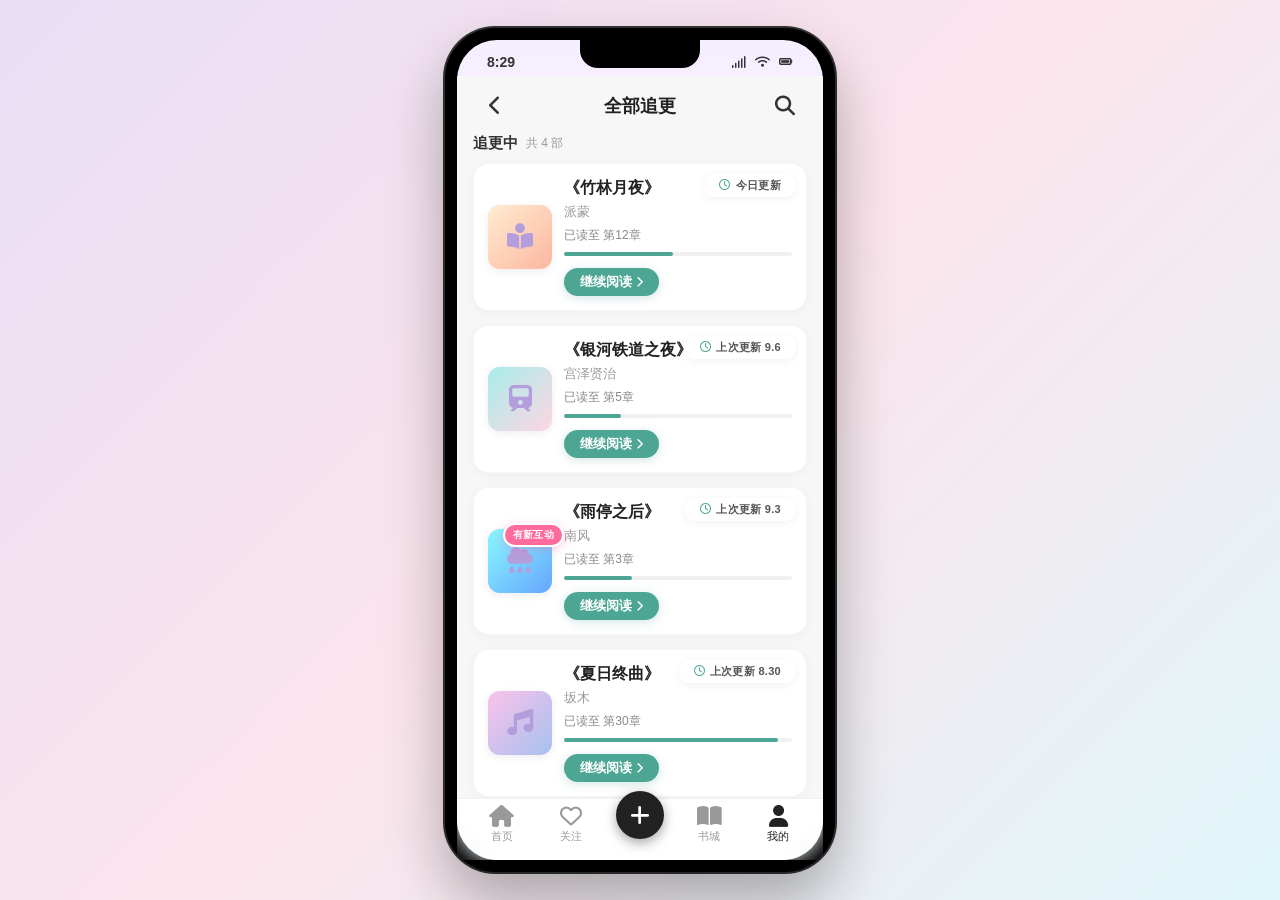
==== all-follows.html @ aa139d89 "乐乎模拟站：我的、连载中心、全部连载、全部追更页面" ====
<!DOCTYPE html>
<html lang="zh-CN">

<head>
    <meta charset="UTF-8">
    <meta name="viewport" content="width=device-width, initial-scale=1.0, maximum-scale=1.0, user-scalable=no">
    <title>全部追更 - 乐乎</title>
    <link rel="stylesheet" href="style.css">
    <link rel="stylesheet" href="serial.css">
    <link rel="stylesheet" href="https://cdnjs.cloudflare.com/ajax/libs/font-awesome/6.4.0/css/all.min.css">
    <style>
        /* ===== 重置/覆盖原有样式，与连载中心保持一致 ===== */
        * {
            margin: 0;
            padding: 0;
            box-sizing: border-box;
            -webkit-tap-highlight-color: transparent;
        }

        body {
            font-family: -apple-system, BlinkMacSystemFont, 'PingFang SC', 'Helvetica Neue', Helvetica, Arial, sans-serif;
            background: linear-gradient(135deg, #e8dff5 0%, #fce4ec 50%, #e0f7fa 100%);
            min-height: 100vh;
            display: flex;
            justify-content: center;
            align-items: center;
            padding: 20px;
            overflow-x: hidden;
        }

        .phone-frame {
            width: 390px;
            height: 844px;
            background: #000;
            border-radius: 50px;
            padding: 12px;
            box-shadow: 0 30px 60px rgba(0, 0, 0, 0.3), 0 0 0 2px #333;
            position: relative;
            overflow: hidden;
        }

        .phone-notch {
            position: absolute;
            top: 12px;
            left: 50%;
            transform: translateX(-50%);
            width: 120px;
            height: 28px;
            background: #000;
            border-radius: 0 0 18px 18px;
            z-index: 100;
        }

        .screen {
            width: 100%;
            height: 100%;
            background: linear-gradient(180deg, #f5eeff 0%, #fff5f8 30%, #fff9fc 60%, #f0faff 100%);
            border-radius: 40px;
            overflow: hidden;
            position: relative;
            display: flex;
            flex-direction: column;
        }

        .status-bar {
            display: flex;
            justify-content: space-between;
            align-items: center;
            padding: 14px 30px 6px;
            font-size: 14px;
            font-weight: 600;
            color: #333;
            flex-shrink: 0;
        }

        .status-icons {
            display: flex;
            gap: 5px;
            font-size: 12px;
            align-items: center;
        }

        .status-icons i {
            margin-left: 4px;
        }

        .page-content {
            flex: 1;
            overflow-y: auto;
            overflow-x: hidden;
            -webkit-overflow-scrolling: touch;
            padding-bottom: 80px;
        }

        .page-content::-webkit-scrollbar {
            display: none;
        }

        /* 导航栏 */
        .nav-bar {
            display: flex;
            justify-content: space-between;
            align-items: center;
            padding: 12px 20px 10px;
            flex-shrink: 0;
        }

        .nav-back {
            font-size: 20px;
            color: #333;
            cursor: pointer;
            padding: 4px 8px;
            border-radius: 50%;
            transition: background 0.2s;
        }

        .nav-back:hover {
            background: rgba(0, 0, 0, 0.05);
        }

        .nav-title {
            font-size: 18px;
            font-weight: 700;
            color: #222;
        }

        .nav-right {
            font-size: 20px;
            color: #333;
            cursor: pointer;
            padding: 4px 8px;
            border-radius: 50%;
            transition: background 0.2s;
        }

        .nav-right:hover {
            background: rgba(0, 0, 0, 0.05);
        }

        /* 标题区域 */
        .section-label {
            display: flex;
            align-items: center;
            padding: 0 16px 10px;
            font-size: 15px;
            font-weight: 700;
            color: #333;
        }

        .section-label .follow-count {
            font-size: 12px;
            font-weight: 500;
            color: #999;
            margin-left: 8px;
        }

        /* ===== 追更条目卡片（仿连载中心“继续阅读”卡片） ===== */
        .continue-card {
            position: relative;
            margin: 0 16px 14px;
            padding: 14px;
            background: #fff;
            border-radius: 16px;
            box-shadow: 0 2px 12px rgba(0, 0, 0, 0.04);
            display: flex;
            align-items: center;
            gap: 12px;
            border: 1px solid rgba(0, 0, 0, 0.03);
            cursor: pointer;
            transition: transform 0.12s, box-shadow 0.12s;
        }

        .continue-card:active {
            transform: scale(0.98);
            box-shadow: 0 1px 4px rgba(0, 0, 0, 0.06);
        }

        .continue-card .cc-cover {
            flex-shrink: 0;
            width: 64px;
            height: 64px;
            border-radius: 12px;
            overflow: hidden;
            background: linear-gradient(135deg, #e8dff5, #fce4ec);
        }

        .continue-card .cc-cover-inner {
            width: 100%;
            height: 100%;
            display: flex;
            align-items: center;
            justify-content: center;
            font-size: 26px;
            color: #b39ddb;
        }

        .continue-card .cc-body {
            flex: 1;
            min-width: 0;
            display: flex;
            flex-direction: column;
            justify-content: center;
        }

        .continue-card .cc-title {
            font-size: 16px;
            font-weight: 700;
            color: #222;
            white-space: nowrap;
            overflow: hidden;
            text-overflow: ellipsis;
        }

        /* 封面外层（用于悬挂徽标） */
        .cc-cover-wrap {
            position: relative;
            flex-shrink: 0;
        }

        /* 粉色互动徽标 */
        .badge-new {
            flex-shrink: 0;
            display: inline-block;
            background: #ff6b9d;
            color: #fff;
            font-size: 11px;
            font-weight: 600;
            padding: 1px 10px;
            border-radius: 30px;
            line-height: 1.6;
            letter-spacing: 0.3px;
        }

        /* 悬挂在封面右上角的徽标 */
        .cover-badge {
            position: absolute;
            top: -6px;
            right: -12px;
            z-index: 6;
            font-size: 10px;
            padding: 2px 8px;
            border: 2px solid #fff;
            box-shadow: 0 2px 8px rgba(255, 107, 157, 0.35);
        }

        .continue-card .cc-author {
            font-size: 13px;
            color: #999;
        }

        .continue-card .cc-progress-text {
            font-size: 12px;
            color: #888;
            margin-top: 2px;
        }

        .continue-card .cc-progress-bar {
            position: relative;
            width: 100%;
            height: 4px;
            background: #f0f0f0;
            border-radius: 4px;
            margin: 4px 0 6px;
        }

        .continue-card .cc-progress-fill {
            height: 100%;
            border-radius: 4px;
            background: #4DA694;
            transition: width 0.3s;
        }

        .continue-card .cc-progress-thumb {
            display: none;
        }

        /* 卡片内“继续阅读”按钮 */
        .continue-card .cc-btn {
            background: #4DA694;
            border: none;
            color: #fff;
            font-size: 13px;
            font-weight: 600;
            padding: 5px 16px;
            border-radius: 16px;
            cursor: pointer;
            display: inline-flex;
            align-items: center;
            gap: 4px;
            transition: transform 0.15s, box-shadow 0.15s;
            box-shadow: 0 2px 10px rgba(77, 155, 148, 0.25);
            margin-top: 2px;
            align-self: flex-start;
        }

        .continue-card .cc-btn:active {
            transform: scale(0.96);
        }

        .continue-card .cc-btn i {
            font-size: 11px;
        }

        /* ===== 最近更新时间标签（仿连载中心 frequency-tag） ===== */
        .frequency-tag {
            position: absolute;
            top: 10px;
            right: 10px;
            background: rgba(255, 255, 255, 0.92);
            backdrop-filter: blur(8px);
            -webkit-backdrop-filter: blur(8px);
            padding: 3px 14px;
            border-radius: 50px;
            font-size: 11px;
            font-weight: 600;
            color: #555;
            box-shadow: 0 2px 10px rgba(0, 0, 0, 0.06);
            border: 1px solid rgba(255, 255, 255, 0.5);
            display: flex;
            align-items: center;
            gap: 5px;
            z-index: 5;
            letter-spacing: 0.3px;
            white-space: nowrap;
        }

        .frequency-tag i {
            font-size: 11px;
            color: #4DA694;
        }

        .bottom-placeholder {
            height: 20px;
        }

        /* ===== 底部导航 ===== */
        .bottom-nav {
            display: flex;
            justify-content: space-around;
            align-items: center;
            padding: 6px 10px 16px;
            background: rgba(255, 255, 255, 0.95);
            backdrop-filter: blur(10px);
            border-top: 1px solid rgba(0, 0, 0, 0.05);
            flex-shrink: 0;
        }

        .nav-item {
            display: flex;
            flex-direction: column;
            align-items: center;
            gap: 2px;
            color: #999;
            font-size: 11px;
            cursor: pointer;
            transition: color 0.2s;
            flex: 1;
        }

        .nav-item i {
            font-size: 22px;
        }

        .nav-item.active {
            color: #222;
        }

        .nav-item.active i {
            font-weight: 900;
        }

        .center-btn {
            position: relative;
        }

        .plus-circle {
            width: 48px;
            height: 48px;
            border-radius: 50%;
            background: #222;
            display: flex;
            align-items: center;
            justify-content: center;
            color: #fff;
            font-size: 22px;
            box-shadow: 0 4px 12px rgba(34, 34, 34, 0.4);
            margin-top: -20px;
            transition: transform 0.2s cubic-bezier(0.34, 1.56, 0.64, 1);
            cursor: pointer;
        }

        .plus-circle:active {
            transform: scale(0.9) rotate(90deg);
        }

        /* ===== 适配小屏 ===== */
        @media (max-width: 430px) {
            body {
                padding: 0;
                background: linear-gradient(135deg, #e8dff5 0%, #fce4ec 50%, #e0f7fa 100%);
            }

            .phone-frame {
                width: 100vw;
                height: 100vh;
                border-radius: 0;
                padding: 0;
                box-shadow: none;
            }

            .phone-notch {
                display: none;
            }

            .screen {
                border-radius: 0;
            }

            .continue-card .cc-cover {
                width: 56px;
                height: 56px;
            }

            .continue-card .cc-cover-inner {
                font-size: 22px;
            }

            .continue-card .cc-title {
                font-size: 14px;
            }

            .continue-card .cc-btn {
                font-size: 12px;
                padding: 4px 12px;
            }

            .frequency-tag {
                font-size: 10px;
                padding: 2px 10px;
                top: 8px;
                right: 8px;
            }

            .frequency-tag i {
                font-size: 10px;
            }
        }
    </style>
</head>

<body>
    <div class="phone-frame">
        <div class="phone-notch"></div>

        <div class="screen">
            <div class="status-bar">
                <span class="time">8:29</span>
                <div class="status-icons">
                    <i class="fa-solid fa-signal"></i>
                    <i class="fa-solid fa-wifi"></i>
                    <i class="fa-solid fa-battery-full"></i>
                </div>
            </div>

            <div class="page-content serial-content">
                <!-- 导航 -->
                <div class="nav-bar">
                    <div class="nav-back" id="navBack">
                        <i class="fa-solid fa-chevron-left"></i>
                    </div>
                    <div class="nav-title">全部追更</div>
                    <div class="nav-right">
                        <i class="fa-solid fa-magnifying-glass"></i>
                    </div>
                </div>

                <!-- ===== 我追更的连载 ===== -->
                <div class="section-label">
                    追更中
                    <span class="follow-count">共 4 部</span>
                </div>

                <div class="follow-list" id="followList">
                    <div class="continue-card" data-title="《竹林月夜》">
                        <div class="frequency-tag">
                            <i class="fa-regular fa-clock"></i> 今日更新
                        </div>
                        <div class="cc-cover">
                            <div class="cc-cover-inner">
                                <i class="fa-solid fa-book-open-reader"></i>
                            </div>
                        </div>
                        <div class="cc-body">
                            <div class="cc-title">《竹林月夜》</div>
                            <div class="cc-author">派蒙</div>
                            <div class="cc-progress-text">已读至 第12章</div>
                            <div class="cc-progress-bar">
                                <div class="cc-progress-fill" style="width: 48%;"></div>
                                <div class="cc-progress-thumb"></div>
                            </div>
                            <button class="cc-btn">继续阅读 <i class="fa-solid fa-chevron-right"></i></button>
                        </div>
                    </div>

                    <div class="continue-card" data-title="《银河铁道之夜》">
                        <div class="frequency-tag">
                            <i class="fa-regular fa-clock"></i> 上次更新 9.6
                        </div>
                        <div class="cc-cover">
                            <div class="cc-cover-inner" style="background: linear-gradient(135deg, #a8edea, #fed6e3);">
                                <i class="fa-solid fa-train"></i>
                            </div>
                        </div>
                        <div class="cc-body">
                            <div class="cc-title">《银河铁道之夜》</div>
                            <div class="cc-author">宫泽贤治</div>
                            <div class="cc-progress-text">已读至 第5章</div>
                            <div class="cc-progress-bar">
                                <div class="cc-progress-fill" style="width: 25%;"></div>
                                <div class="cc-progress-thumb"></div>
                            </div>
                            <button class="cc-btn">继续阅读 <i class="fa-solid fa-chevron-right"></i></button>
                        </div>
                    </div>

                    <div class="continue-card" data-title="《雨停之后》">
                        <div class="frequency-tag">
                            <i class="fa-regular fa-clock"></i> 上次更新 9.3
                        </div>
                        <div class="cc-cover-wrap">
                            <div class="cc-cover">
                                <div class="cc-cover-inner"
                                    style="background: linear-gradient(135deg, #89f7fe, #66a6ff);">
                                    <i class="fa-solid fa-cloud-rain"></i>
                                </div>
                            </div>
                            <span class="badge-new cover-badge">有新互动</span>
                        </div>
                        <div class="cc-body">
                            <div class="cc-title">《雨停之后》</div>
                            <div class="cc-author">南风</div>
                            <div class="cc-progress-text">已读至 第3章</div>
                            <div class="cc-progress-bar">
                                <div class="cc-progress-fill" style="width: 30%;"></div>
                                <div class="cc-progress-thumb"></div>
                            </div>
                            <button class="cc-btn">继续阅读 <i class="fa-solid fa-chevron-right"></i></button>
                        </div>
                    </div>

                    <div class="continue-card" data-title="《夏日终曲》">
                        <div class="frequency-tag">
                            <i class="fa-regular fa-clock"></i> 上次更新 8.30
                        </div>
                        <div class="cc-cover">
                            <div class="cc-cover-inner" style="background: linear-gradient(135deg, #fbc2eb, #a6c1ee);">
                                <i class="fa-solid fa-music"></i>
                            </div>
                        </div>
                        <div class="cc-body">
                            <div class="cc-title">《夏日终曲》</div>
                            <div class="cc-author">坂木</div>
                            <div class="cc-progress-text">已读至 第30章</div>
                            <div class="cc-progress-bar">
                                <div class="cc-progress-fill" style="width: 94%;"></div>
                                <div class="cc-progress-thumb"></div>
                            </div>
                            <button class="cc-btn">继续阅读 <i class="fa-solid fa-chevron-right"></i></button>
                        </div>
                    </div>
                </div>

                <div class="bottom-placeholder"></div>
            </div>

            <!-- 底部导航 -->
            <div class="bottom-nav">
                <div class="nav-item">
                    <i class="fa-solid fa-house"></i>
                    <span>首页</span>
                </div>
                <div class="nav-item">
                    <i class="fa-regular fa-heart"></i>
                    <span>关注</span>
                </div>
                <div class="nav-item center-btn">
                    <div class="plus-circle">
                        <i class="fa-solid fa-plus"></i>
                    </div>
                </div>
                <div class="nav-item">
                    <i class="fa-solid fa-book-open"></i>
                    <span>书城</span>
                </div>
                <div class="nav-item active">
                    <i class="fa-regular fa-user"></i>
                    <span>我的</span>
                </div>
            </div>
        </div>
    </div>

    <script>
        document.addEventListener('DOMContentLoaded', function () {
            // 返回连载中心
            const navBack = document.getElementById('navBack');
            if (navBack) {
                navBack.addEventListener('click', function () {
                    window.location.href = 'serial.html';
                });
            }

            // 点击追更条目，继续阅读（事件委托）
            const followList = document.getElementById('followList');
            if (followList) {
                followList.addEventListener('click', function (e) {
                    const item = e.target.closest('.continue-card');
                    if (!item) return;
                    const title = item.dataset.title || '该连载';
                    if (e.target.closest('.cc-btn')) {
                        e.stopPropagation();
                        alert('继续阅读' + title);
                        return;
                    }
                    alert('打开连载' + title);
                });
            }

            // plus-circle 点击反馈
            const plusCircle = document.querySelector('.plus-circle');
            if (plusCircle) {
                plusCircle.addEventListener('click', function () {
                    this.style.transform = 'scale(0.9) rotate(90deg)';
                    setTimeout(() => {
                        this.style.transform = 'scale(1) rotate(0deg)';
                    }, 200);
                });
            }

            // 底部导航切换
            const navItems = document.querySelectorAll('.nav-item:not(.center-btn)');
            navItems.forEach(item => {
                item.addEventListener('click', function () {
                    navItems.forEach(n => n.classList.remove('active'));
                    this.classList.add('active');
                });
            });
        });
    </script>
</body>

</html>
---- style.css ----
* {
    margin: 0;
    padding: 0;
    box-sizing: border-box;
    -webkit-tap-highlight-color: transparent;
}

body {
    font-family: -apple-system, BlinkMacSystemFont, 'PingFang SC', 'Helvetica Neue', Helvetica, Arial, sans-serif;
    background: linear-gradient(135deg, #e8dff5 0%, #fce4ec 50%, #e0f7fa 100%);
    min-height: 100vh;
    display: flex;
    justify-content: center;
    align-items: center;
    padding: 20px;
    overflow-x: hidden;
}

.phone-frame {
    width: 390px;
    height: 844px;
    background: #000;
    border-radius: 50px;
    padding: 12px;
    box-shadow: 0 30px 60px rgba(0, 0, 0, 0.3), 0 0 0 2px #333;
    position: relative;
    overflow: hidden;
}

.phone-notch {
    position: absolute;
    top: 12px;
    left: 50%;
    transform: translateX(-50%);
    width: 120px;
    height: 28px;
    background: #000;
    border-radius: 0 0 18px 18px;
    z-index: 100;
}

.screen {
    width: 100%;
    height: 100%;
    background: linear-gradient(180deg, #f5eeff 0%, #fff5f8 30%, #fff9fc 60%, #f0faff 100%);
    border-radius: 40px;
    overflow: hidden;
    position: relative;
    display: flex;
    flex-direction: column;
}

.status-bar {
    display: flex;
    justify-content: space-between;
    align-items: center;
    padding: 14px 30px 6px;
    font-size: 14px;
    font-weight: 600;
    color: #333;
    flex-shrink: 0;
}

.status-icons {
    display: flex;
    gap: 5px;
    font-size: 12px;
    align-items: center;
}

.status-icons i {
    margin-left: 4px;
}

.page-content {
    flex: 1;
    overflow-y: auto;
    overflow-x: hidden;
    -webkit-overflow-scrolling: touch;
    padding-bottom: 80px;
}

.page-content::-webkit-scrollbar {
    display: none;
}

.header-area {
    display: flex;
    justify-content: flex-end;
    padding: 8px 20px;
}

.header-icons {
    display: flex;
    gap: 18px;
    color: #666;
    font-size: 18px;
}

.header-icons i {
    cursor: pointer;
    transition: color 0.2s;
}

.header-icons i:hover {
    color: #ff6b9d;
}

.profile-section {
    display: flex;
    align-items: center;
    padding: 10px 20px 20px;
    gap: 14px;
}

.avatar-wrapper {
    position: relative;
}

.avatar-border {
    width: 72px;
    height: 72px;
    border-radius: 50%;
    padding: 3px;
    background: linear-gradient(135deg, #ff9a9e 0%, #fad0c4 50%, #a1c4fd 100%);
    display: flex;
    align-items: center;
    justify-content: center;
}

.avatar {
    width: 100%;
    height: 100%;
    border-radius: 50%;
    object-fit: cover;
    border: 2px solid #fff;
}

.user-info {
    flex: 1;
}

.username-row {
    display: flex;
    align-items: center;
    gap: 8px;
}

.username {
    font-size: 20px;
    font-weight: 700;
    color: #333;
}

.arrow {
    font-size: 14px;
    color: #999;
}

.stats-row {
    display: flex;
    padding: 10px 20px 20px;
}

.stat-item {
    display: flex;
    flex-direction: column;
    align-items: center;
    position: relative;
    flex: 1;
}

.stat-num {
    font-size: 22px;
    font-weight: 700;
    color: #333;
    width: 100%;
    text-align: center;
}

.stat-badge {
    position: absolute;
    top: -2px;
    right: -18px;
    font-size: 10px;
    color: #ff6b9d;
    font-weight: 600;
}

.stat-label {
    font-size: 12px;
    color: #999;
    margin-top: 2px;
}

.quick-actions {
    display: flex;
    justify-content: space-around;
    padding: 8px 16px 16px;
}

.action-item {
    display: flex;
    flex-direction: column;
    align-items: center;
    gap: 6px;
    position: relative;
    cursor: pointer;
}

.action-icon {
    width: 44px;
    height: 44px;
    border-radius: 50%;
    display: flex;
    align-items: center;
    justify-content: center;
    font-size: 18px;
    color: #fff;
    transition: transform 0.2s;
}

.action-icon:hover {
    transform: scale(1.1);
}

.action-icon.pink {
    background: linear-gradient(135deg, #ff9a9e, #ff6b9d);
}

.action-icon.blue {
    background: linear-gradient(135deg, #a1c4fd, #667eea);
}

.action-icon.teal {
    background: linear-gradient(135deg, #84fab0, #00bfa5);
}

.action-icon.orange {
    background: linear-gradient(135deg, #ffecd2, #ff9a56);
}

.action-icon.purple {
    background: linear-gradient(135deg, #c3aed6, #9b72cf);
}

.action-badge {
    position: absolute;
    top: -4px;
    right: 0;
    background: #ff6b9d;
    color: #fff;
    font-size: 10px;
    padding: 1px 5px;
    border-radius: 8px;
    font-weight: 600;
}

.action-label {
    font-size: 12px;
    color: #666;
}

.notification-bar {
    display: flex;
    align-items: center;
    margin: 0 16px 12px;
    padding: 12px 14px;
    background: linear-gradient(135deg, #fff5f8, #f5eeff);
    border-radius: 12px;
    gap: 10px;
    cursor: pointer;
    transition: transform 0.2s;
}

.notification-bar:hover {
    transform: scale(1.02);
}

.gift-icon {
    color: #ff6b9d;
    font-size: 16px;
}

.notification-text {
    flex: 1;
    font-size: 13px;
    color: #555;
    white-space: nowrap;
    overflow: hidden;
    text-overflow: ellipsis;
}

.notif-arrow {
    font-size: 12px;
    color: #ccc;
}

.ad-banner {
    margin: 0 16px 16px;
    padding: 16px;
    background: linear-gradient(135deg, #5b4b6e 0%, #3d3052 100%);
    border-radius: 16px;
    position: relative;
    overflow: hidden;
}

.ad-content {
    position: relative;
    z-index: 2;
}

.ad-title-row {
    display: flex;
    align-items: center;
    gap: 8px;
    margin-bottom: 6px;
}

.ad-title {
    font-size: 18px;
    font-weight: 700;
    color: #fff;
    text-shadow: 0 1px 2px rgba(0, 0, 0, 0.3);
}

.ad-tag {
    font-size: 10px;
    padding: 2px 8px;
    border-radius: 4px;
    background: rgba(255, 255, 255, 0.2);
    color: #fff;
}

.ad-tag.hot {
    background: linear-gradient(135deg, #ff6b9d, #ff4081);
}

.ad-desc {
    font-size: 12px;
    color: rgba(255, 255, 255, 0.8);
    margin-bottom: 10px;
}

.ad-btn {
    background: linear-gradient(135deg, #ffd54f, #ff9800);
    border: none;
    color: #5b3d00;
    font-size: 13px;
    font-weight: 600;
    padding: 6px 16px;
    border-radius: 16px;
    cursor: pointer;
    position: absolute;
    top: 16px;
    right: 16px;
    box-shadow: 0 2px 8px rgba(255, 152, 0, 0.3);
}

.ad-btn:hover {
    transform: scale(1.05);
}

.ad-characters {
    margin-top: 12px;
    overflow: hidden;
}

.char-slider {
    display: flex;
    gap: 8px;
    animation: slideLeft 20s linear infinite;
}

@keyframes slideLeft {
    0% {
        transform: translateX(0);
    }

    100% {
        transform: translateX(-50%);
    }
}

.char-item {
    flex-shrink: 0;
    width: 56px;
    height: 72px;
    border-radius: 8px;
    overflow: hidden;
    box-shadow: 0 2px 8px rgba(0, 0, 0, 0.2);
}

.char-item img {
    width: 100%;
    height: 100%;
    object-fit: cover;
}

.section-card {
    margin: 0 16px 14px;
    padding: 16px;
    background: #fff;
    border-radius: 16px;
    box-shadow: 0 2px 12px rgba(0, 0, 0, 0.04);
}

.section-title {
    font-size: 15px;
    font-weight: 700;
    color: #333;
    margin-bottom: 16px;
}

.section-grid {
    display: grid;
    grid-template-columns: repeat(4, 1fr);
    gap: 12px;
}

.grid-item {
    display: flex;
    flex-direction: column;
    align-items: center;
    gap: 8px;
    cursor: pointer;
    position: relative;
    transition: transform 0.2s;
}

.grid-item:hover {
    transform: translateY(-2px);
}

.grid-icon {
    width: 44px;
    height: 44px;
    border-radius: 12px;
    display: flex;
    align-items: center;
    justify-content: center;
    font-size: 18px;
    color: #fff;
    position: relative;
}

.grid-icon.pink-bg {
    background: linear-gradient(135deg, #ff9a9e, #ff6b9d);
}

.grid-icon.gray-bg {
    background: linear-gradient(135deg, #e0e0e0, #bdbdbd);
}

.grid-icon.blue-bg {
    background: linear-gradient(135deg, #a1c4fd, #667eea);
}

.grid-icon.orange-bg {
    background: linear-gradient(135deg, #ffb088, #ff8a5c);
}

.grid-icon.yellow-bg {
    background: linear-gradient(135deg, #ffd54f, #ffb300);
}

.grid-icon .fa-pen-nib {
    font-size: 16px;
}

.sub-badge {
    position: absolute;
    top: -10px;
    right: -20px;
    background: linear-gradient(135deg, #ff6b9d, #ff4081);
    color: #fff;
    font-size: 9px;
    padding: 2px 5px;
    border-radius: 8px;
    white-space: nowrap;
    box-shadow: 0 1px 4px rgba(255, 64, 129, 0.3);
}

.grid-label {
    font-size: 12px;
    color: #666;
}

.account-card {
    padding-bottom: 18px;
}

.account-header {
    display: flex;
    justify-content: space-between;
    align-items: center;
    margin-bottom: 16px;
}

.recharge-btn {
    background: linear-gradient(135deg, #fff0f5, #ffe4ec);
    border: 1px solid #ffc1cc;
    color: #ff6b9d;
    font-size: 12px;
    font-weight: 600;
    padding: 6px 14px;
    border-radius: 14px;
    cursor: pointer;
}

.recharge-btn:hover {
    background: linear-gradient(135deg, #ffe4ec, #ffc1cc);
}

.account-grid {
    display: grid;
    grid-template-columns: repeat(4, 1fr);
    gap: 10px;
}

.account-item {
    display: flex;
    flex-direction: column;
    align-items: center;
    position: relative;
}

.account-num {
    font-size: 20px;
    font-weight: 700;
    color: #333;
}

.account-badge {
    position: absolute;
    top: -4px;
    right: -16px;
    font-size: 10px;
    color: #ff6b9d;
    font-weight: 600;
}

.account-label {
    font-size: 12px;
    color: #999;
    margin-top: 2px;
}

.bottom-placeholder {
    height: 20px;
}

.bottom-nav {
    display: flex;
    justify-content: space-around;
    align-items: center;
    padding: 8px 10px 20px;
    background: rgba(255, 255, 255, 0.95);
    backdrop-filter: blur(10px);
    border-top: 1px solid rgba(0, 0, 0, 0.05);
    flex-shrink: 0;
}

.nav-item {
    display: flex;
    flex-direction: column;
    align-items: center;
    gap: 3px;
    color: #999;
    font-size: 11px;
    cursor: pointer;
    transition: color 0.2s;
    flex: 1;
}

.nav-item i {
    font-size: 22px;
}

.nav-item.active {
    color: rgb(46, 46, 46);
}

.nav-item:hover:not(.center-btn) {
    color: rgb(46, 46, 46);
}

.center-btn {
    position: relative;
}

.plus-circle {
    width: 48px;
    height: 48px;
    border-radius: 50%;
    background: rgb(46, 46, 46);
    display: flex;
    align-items: center;
    justify-content: center;
    color: #fff;
    font-size: 22px;
    box-shadow: 0 4px 12px rgba(46, 46, 46, 0.4);
    margin-top: -20px;
    transition: transform 0.2s;
}

.plus-circle:hover {
    transform: scale(1.1);
}

@media (max-width: 430px) {
    body {
        padding: 0;
        background: linear-gradient(135deg, #e8dff5 0%, #fce4ec 50%, #e0f7fa 100%);
    }

    .phone-frame {
        width: 100vw;
        height: 100vh;
        border-radius: 0;
        padding: 0;
        box-shadow: none;
    }

    .phone-notch {
        display: none;
    }

    .screen {
        border-radius: 0;
    }
}
---- serial.css ----
.serial-content {
    background: #f7f7f7;
}

.nav-bar {
    display: flex;
    align-items: center;
    padding: 8px 16px 14px;
    position: relative;
}

.nav-back {
    width: 36px;
    height: 36px;
    display: flex;
    align-items: center;
    justify-content: center;
    font-size: 18px;
    color: #333;
    cursor: pointer;
    border-radius: 50%;
    transition: background 0.2s;
}

.nav-back:hover {
    background: rgba(0, 0, 0, 0.05);
}

.nav-title {
    flex: 1;
    text-align: center;
    font-size: 17px;
    font-weight: 700;
    color: #333;
}

.nav-right {
    width: 36px;
    height: 36px;
    display: flex;
    align-items: center;
    justify-content: center;
    font-size: 16px;
    color: rgb(46, 46, 46);
    cursor: pointer;
}

.section-label {
    font-size: 15px;
    font-weight: 700;
    color: #333;
    padding: 24px 20px 12px;
}

.section-label:first-of-type {
    padding-top: 8px;
}

.continue-card {
    margin: 0 16px;
    background: #fff;
    border-radius: 14px;
    padding: 16px;
    display: flex;
    gap: 16px;
    box-shadow: 0 1px 4px rgba(0, 0, 0, 0.05);
}

.cc-cover {
    width: 88px;
    height: 120px;
    border-radius: 10px;
    overflow: hidden;
    flex-shrink: 0;
    background: linear-gradient(135deg, #fddb92, #d1fdff);
    box-shadow: 0 2px 8px rgba(0, 0, 0, 0.08);
}

.cc-cover-inner {
    width: 100%;
    height: 100%;
    display: flex;
    align-items: center;
    justify-content: center;
    background: linear-gradient(135deg, #ffecd2, #fcb69f);
    font-size: 30px;
    color: rgba(255, 255, 255, 0.9);
}

.cc-body {
    flex: 1;
    display: flex;
    flex-direction: column;
    gap: 4px;
    min-width: 0;
}

.cc-title {
    font-size: 16px;
    font-weight: 700;
    color: #333;
}

.cc-author {
    font-size: 12px;
    color: #999;
}

.cc-progress-text {
    font-size: 12px;
    color: #666;
    margin-top: 4px;
}

.cc-progress-bar {
    height: 6px;
    background: #eee;
    border-radius: 3px;
    margin-top: 4px;
    position: relative;
    overflow: visible;
}

.cc-progress-fill {
    height: 100%;
    background: rgb(46, 46, 46);
    border-radius: 3px;
    transition: width 0.3s;
}

.cc-progress-thumb {
    position: absolute;
    top: 50%;
    left: calc(48% - 5px);
    width: 10px;
    height: 10px;
    background: #fff;
    border: 2px solid rgb(46, 46, 46);
    border-radius: 50%;
    transform: translateY(-50%);
}

.cc-btn {
    margin-top: auto;
    align-self: flex-start;
    background: rgb(46, 46, 46);
    color: #fff;
    border: none;
    font-size: 12px;
    font-weight: 600;
    padding: 7px 14px;
    border-radius: 16px;
    cursor: pointer;
    display: flex;
    align-items: center;
    gap: 4px;
    transition: transform 0.2s;
}

.cc-btn:hover {
    transform: scale(1.03);
}

.cc-btn i {
    font-size: 10px;
}

.author-row {
    margin: 0 16px;
    background: #fff;
    border-radius: 14px;
    padding: 16px 12px;
    display: flex;
    justify-content: space-around;
    box-shadow: 0 1px 4px rgba(0, 0, 0, 0.05);
}

.author-item {
    display: flex;
    flex-direction: column;
    align-items: center;
    gap: 8px;
    cursor: pointer;
    transition: transform 0.2s;
}

.author-item:hover {
    transform: translateY(-2px);
}

.author-avatar {
    width: 56px;
    height: 56px;
    border-radius: 50%;
    display: flex;
    align-items: center;
    justify-content: center;
    color: #fff;
    font-size: 20px;
    font-weight: 700;
    box-shadow: 0 2px 6px rgba(0, 0, 0, 0.1);
}

.author-name {
    font-size: 12px;
    color: #555;
}

.view-all {
    margin: 8px 20px 0;
    font-size: 12px;
    color: #999;
    cursor: pointer;
    display: flex;
    align-items: center;
    gap: 3px;
}

.view-all i {
    font-size: 10px;
}

.recommend-card {
    margin: 0 16px;
    background: #fff;
    border-radius: 14px;
    padding: 14px 16px;
    display: flex;
    align-items: center;
    gap: 14px;
    box-shadow: 0 1px 4px rgba(0, 0, 0, 0.05);
    cursor: pointer;
    transition: transform 0.2s;
}

.recommend-card:hover {
    transform: translateY(-1px);
}

.rec-cover {
    width: 52px;
    height: 68px;
    border-radius: 8px;
    display: flex;
    align-items: center;
    justify-content: center;
    color: rgba(255, 255, 255, 0.9);
    font-size: 22px;
    flex-shrink: 0;
}

.rec-body {
    flex: 1;
    min-width: 0;
}

.rec-title {
    font-size: 14px;
    font-weight: 600;
    color: #333;
    margin-bottom: 3px;
}

.rec-meta {
    font-size: 11px;
    color: #999;
}

.rec-arrow {
    font-size: 12px;
    color: #ccc;
}

.bottom-placeholder {
    height: 30px;
}
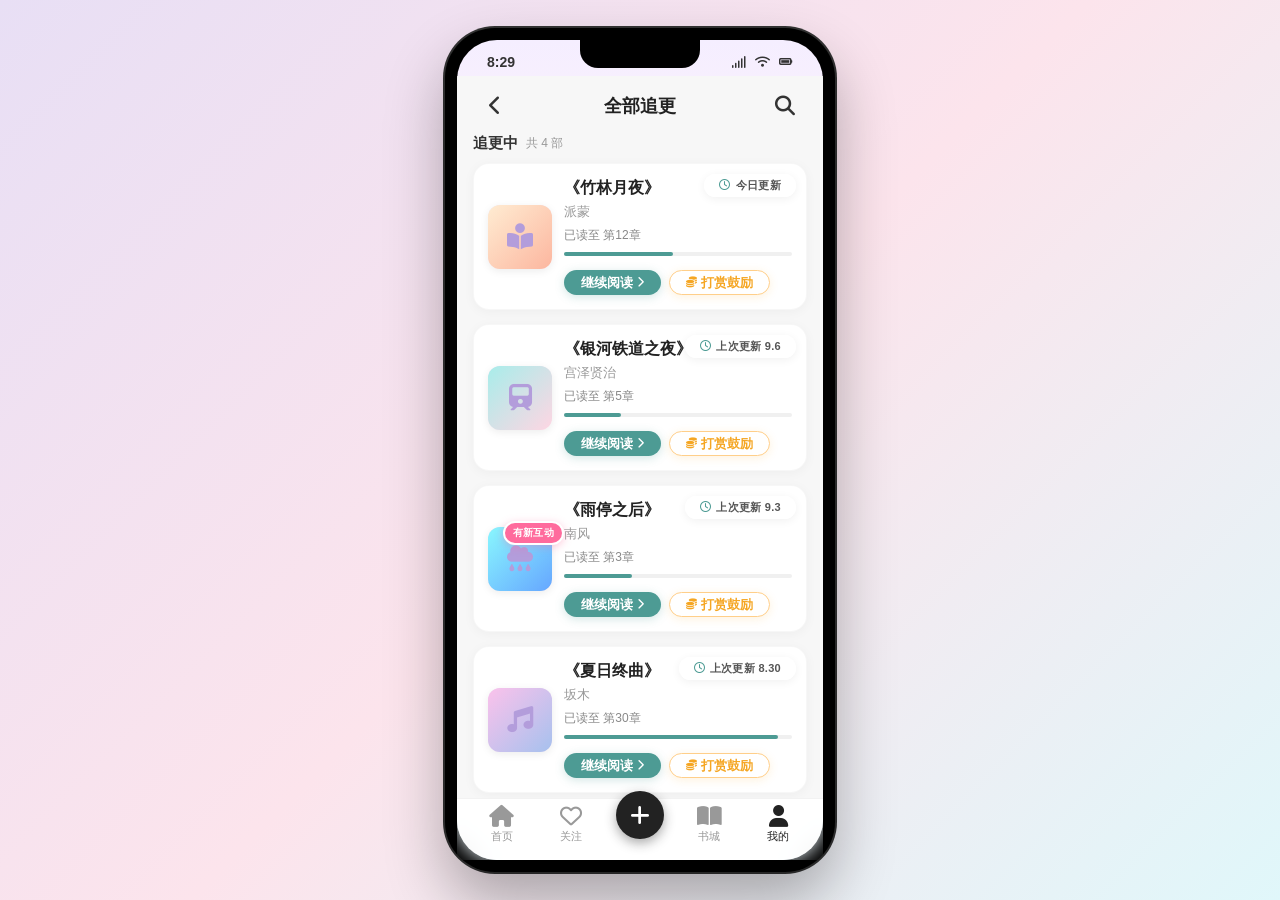
==== commit e48de2fd: "新增阅读页(reader)与作者回复详情页，追更页打赏按钮，全部入口接入阅读页" ====
--- a/all-follows.html
+++ b/all-follows.html
@@ -266,7 +266,7 @@
         .continue-card .cc-progress-fill {
             height: 100%;
             border-radius: 4px;
-            background: #4DA694;
+            background: #4D9B94;
             transition: width 0.3s;
         }
 
@@ -276,8 +276,9 @@
 
         /* 卡片内“继续阅读”按钮 */
         .continue-card .cc-btn {
-            background: #4DA694;
-            border: none;
+            background: #4D9B94;
+            border: 1.5px solid transparent;
+            box-sizing: border-box;
             color: #fff;
             font-size: 13px;
             font-weight: 600;
@@ -286,6 +287,8 @@
             cursor: pointer;
             display: inline-flex;
             align-items: center;
+            justify-content: center;
+            line-height: 1;
             gap: 4px;
             transition: transform 0.15s, box-shadow 0.15s;
             box-shadow: 0 2px 10px rgba(77, 155, 148, 0.25);
@@ -299,6 +302,36 @@
 
         .continue-card .cc-btn i {
             font-size: 11px;
+        }
+
+        /* 按钮行：继续阅读 + 打赏鼓励 横向排列 */
+        .continue-card .cc-actions {
+            display: flex;
+            flex-wrap: wrap;
+            align-items: center;
+            gap: 8px;
+            margin-top: 4px;
+            align-self: flex-start;
+        }
+
+        .continue-card .cc-actions .cc-btn {
+            margin-top: 0;
+        }
+
+        /* 打赏鼓励按钮（金橙色描边） */
+        .continue-card .cc-tip-btn {
+            background: #fff;
+            border: 1.5px solid #ffcf8a;
+            color: #f5a623;
+            box-shadow: 0 2px 10px rgba(245, 166, 35, 0.15);
+        }
+
+        .continue-card .cc-tip-btn i {
+            color: #f5a623;
+        }
+
+        .continue-card .cc-tip-btn:active {
+            transform: scale(0.96);
         }
 
         /* ===== 最近更新时间标签（仿连载中心 frequency-tag） ===== */
@@ -326,7 +359,7 @@
 
         .frequency-tag i {
             font-size: 11px;
-            color: #4DA694;
+            color: #4D9B94;
         }
 
         .bottom-placeholder {
@@ -481,7 +514,7 @@
                 </div>
 
                 <div class="follow-list" id="followList">
-                    <div class="continue-card" data-title="《竹林月夜》">
+                    <div class="continue-card" data-title="《竹林月夜》" data-author="派蒙">
                         <div class="frequency-tag">
                             <i class="fa-regular fa-clock"></i> 今日更新
                         </div>
@@ -498,7 +531,10 @@
                                 <div class="cc-progress-fill" style="width: 48%;"></div>
                                 <div class="cc-progress-thumb"></div>
                             </div>
-                            <button class="cc-btn">继续阅读 <i class="fa-solid fa-chevron-right"></i></button>
+                            <div class="cc-actions">
+                                <button class="cc-btn">继续阅读 <i class="fa-solid fa-chevron-right"></i></button>
+                                <button class="cc-btn cc-tip-btn"><i class="fa-solid fa-coins"></i> 打赏鼓励</button>
+                            </div>
                         </div>
                     </div>
 
@@ -519,7 +555,10 @@
                                 <div class="cc-progress-fill" style="width: 25%;"></div>
                                 <div class="cc-progress-thumb"></div>
                             </div>
-                            <button class="cc-btn">继续阅读 <i class="fa-solid fa-chevron-right"></i></button>
+                            <div class="cc-actions">
+                                <button class="cc-btn">继续阅读 <i class="fa-solid fa-chevron-right"></i></button>
+                                <button class="cc-btn cc-tip-btn"><i class="fa-solid fa-coins"></i> 打赏鼓励</button>
+                            </div>
                         </div>
                     </div>
 
@@ -544,11 +583,14 @@
                                 <div class="cc-progress-fill" style="width: 30%;"></div>
                                 <div class="cc-progress-thumb"></div>
                             </div>
-                            <button class="cc-btn">继续阅读 <i class="fa-solid fa-chevron-right"></i></button>
+                            <div class="cc-actions">
+                                <button class="cc-btn">继续阅读 <i class="fa-solid fa-chevron-right"></i></button>
+                                <button class="cc-btn cc-tip-btn"><i class="fa-solid fa-coins"></i> 打赏鼓励</button>
+                            </div>
                         </div>
                     </div>
 
-                    <div class="continue-card" data-title="《夏日终曲》">
+                    <div class="continue-card" data-title="《夏日终曲》" data-author="坂木">
                         <div class="frequency-tag">
                             <i class="fa-regular fa-clock"></i> 上次更新 8.30
                         </div>
@@ -565,7 +607,10 @@
                                 <div class="cc-progress-fill" style="width: 94%;"></div>
                                 <div class="cc-progress-thumb"></div>
                             </div>
-                            <button class="cc-btn">继续阅读 <i class="fa-solid fa-chevron-right"></i></button>
+                            <div class="cc-actions">
+                                <button class="cc-btn">继续阅读 <i class="fa-solid fa-chevron-right"></i></button>
+                                <button class="cc-btn cc-tip-btn"><i class="fa-solid fa-coins"></i> 打赏鼓励</button>
+                            </div>
                         </div>
                     </div>
                 </div>
@@ -617,12 +662,18 @@
                     const item = e.target.closest('.continue-card');
                     if (!item) return;
                     const title = item.dataset.title || '该连载';
-                    if (e.target.closest('.cc-btn')) {
+                    const author = item.dataset.author || '';
+                    if (e.target.closest('.cc-tip-btn')) {
                         e.stopPropagation();
-                        alert('继续阅读' + title);
+                        alert('打赏鼓励 ' + title + '\n感谢作者的创作，已送出鼓励！');
                         return;
                     }
-                    alert('打开连载' + title);
+                    // “继续阅读”按钮或点击卡片，均进入阅读页
+                    if (e.target.closest('.cc-btn') || e.target.closest('.continue-card')) {
+                        e.stopPropagation();
+                        window.location.href = 'reader.html?title=' + encodeURIComponent(title) + '&author=' + encodeURIComponent(author);
+                        return;
+                    }
                 });
             }
 
